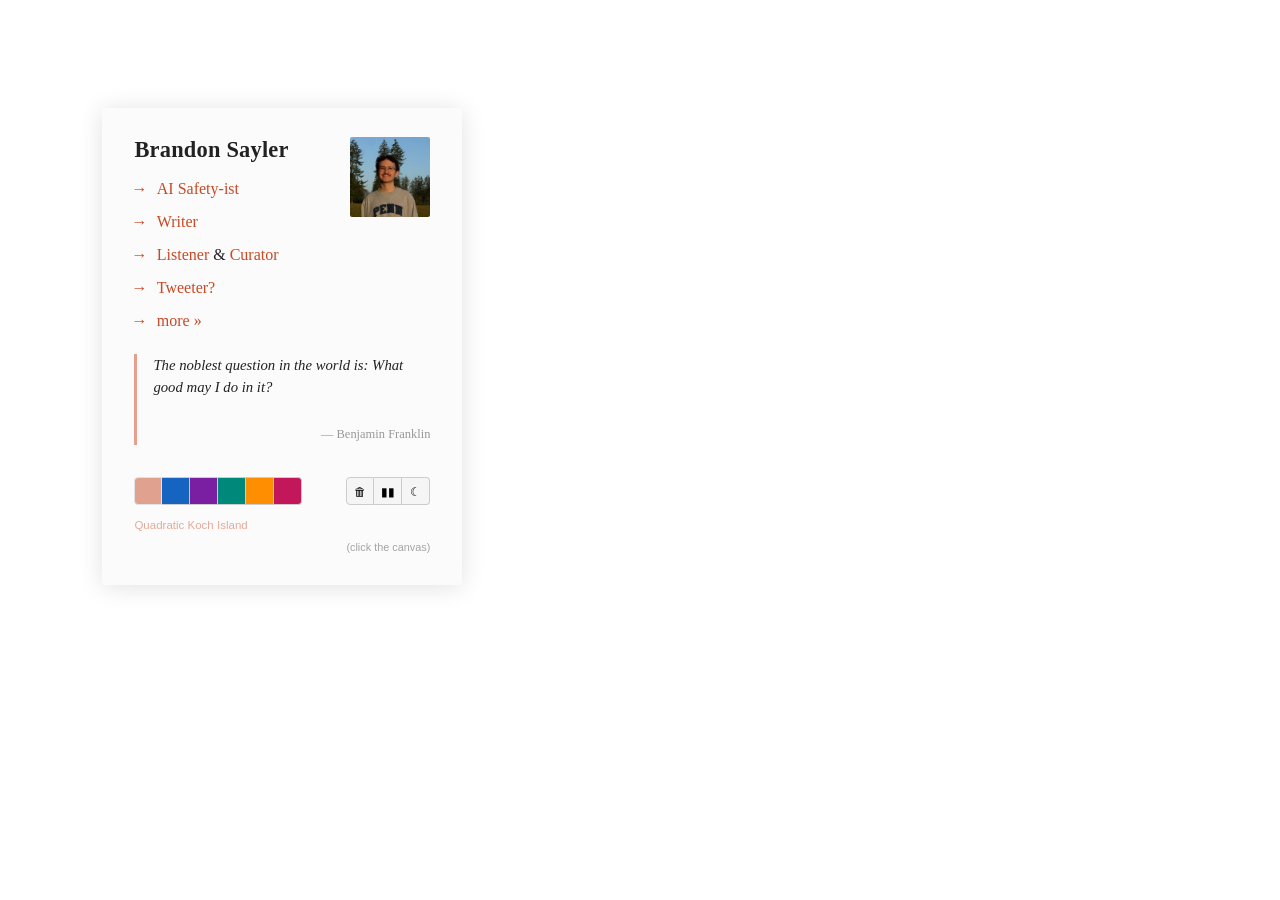
==== index.html @ 787f3d31 "Personal website with interactive L-system fractals Six color themes, each with a unique fractal, qu" ====
<!doctype html>
<html lang="en">
<head>
  <meta charset="utf-8">
  <meta name="viewport" content="width=device-width, initial-scale=1">
  <title>Brandon Sayler</title>
  <meta name="description" content="Brandon Sayler — AI safety researcher, writer, musician, philosopher.">
  <meta name="author" content="Brandon Sayler">
  <meta property="og:title" content="Brandon Sayler">
  <meta property="og:description" content="AI safety researcher, writer, musician, philosopher.">
  <meta property="og:image" content="https://brandonsayler.com/img/og.png">
  <meta property="og:url" content="https://brandonsayler.com">
  <meta property="og:type" content="website">
  <meta name="twitter:card" content="summary_large_image">
  <meta name="twitter:title" content="Brandon Sayler">
  <meta name="twitter:description" content="AI safety researcher, writer, musician, philosopher.">
  <meta name="twitter:image" content="https://brandonsayler.com/img/og.png">
  <link rel="icon" type="image/svg+xml" href="img/favicon.svg">
  <link rel="stylesheet" href="css/style.css">
  <script>
    // Prevent flash of light mode on dark-preference systems
    if (window.matchMedia && window.matchMedia('(prefers-color-scheme: dark)').matches) {
      document.documentElement.setAttribute('data-mode', 'dark');
    }
  </script>
</head>
<body class="theme-ember">
  <canvas id="canvas"></canvas>

  <!-- Floating cursor SVG -->
  <svg xmlns="http://www.w3.org/2000/svg" id="cursor-svg">
    <circle id="halo" class="ring" cx="0" cy="0" r="10" stroke-width="4" fill="none"></circle>
    <circle id="dot" class="ring" cx="0" cy="0" r="4"></circle>
  </svg>

  <div id="overlay">
    <div id="card-container">
      <div id="card" class="card">
        <!-- Theme photos (one per theme) -->
        <img class="theme-photo only-ember" src="img/ember.jpg" alt="">
        <img class="theme-photo only-ocean" src="img/ocean.jpg" alt="">
        <img class="theme-photo only-violet" src="img/violet.jpg" alt="">
        <img class="theme-photo only-aurora" src="img/aurora.jpg" alt="">
        <img class="theme-photo only-solar" src="img/solar.jpg" alt="">
        <img class="theme-photo only-cosmic" src="img/cosmic.jpg" alt="">

        <h1>Brandon Sayler</h1>
        <ul class="links">
          <li><span class="arrow">&rarr;</span><a href="https://linkedin.com/in/brandonsayler">AI Safety-ist</a></li>
          <li><span class="arrow">&rarr;</span><a href="https://sayler.substack.com">Writer</a></li>
          <li><span class="arrow">&rarr;</span><a href="https://stats.fm/sayler">Listener</a> &amp; <a href="https://bit.ly/brandonsmusictaste">Curator</a></li>
          <li><span class="arrow">&rarr;</span><a href="https://x.com/brandonsayler">Tweeter?</a></li>
          <li><span class="arrow">&rarr;</span><a href="#" id="toggle-more">more &raquo;</a></li>
        </ul>

        <!-- Fixed quotes per theme -->
        <blockquote>
          <span class="quote-text only-ember">
            The noblest question in the world is: What good may I do in it?
          </span>
          <span class="quote-text only-ocean">
            No thread emerges from the empty shuttle, no shed stands ready for picking and beating&mdash;the yarn in the heddles is tangled. Kabir says, let go of the mess, let that poor wish remain unfulfilled.
          </span>
          <span class="quote-text only-violet">
            Why am I timid when my aim is liberation? There is nothing whatsoever that remains difficult as one gets used to it. Thus, through habituation with slight pain, even great pain becomes bearable. Do you not consider the pain of bugs, gadflies, and mosquitoes, of thirst and hunger, and the irritation of a serious rash and the like as insignificant?
          </span>
          <span class="quote-text only-aurora">
            The little drops fell on the rooftops, on the streets, on the gardens, on the sea as if it didn&rsquo;t already have enough water, and maybe also on the mountains. It was midafternoon, but we could hardly see. Drops of water hung from the clotheslines and played tag and sometimes one of them would fall and before it fell it would stretch and stretch, because you could see it was hard for it to let go.
          </span>
          <span class="quote-text only-solar">
            I don&rsquo;t think any artist really knows why a song gets popular.
          </span>
          <span class="quote-text only-cosmic">
            The phrase is: &ldquo;What if it was a gift?&rdquo; Whatever happens to you, no matter how bad, no matter how bleak you feel, ask yourself, &ldquo;What if it was a gift?&rdquo; and then try to rationalize a way it could be so.
          </span>
          <small class="quote-author only-ember"><a href="https://en.wikipedia.org/wiki/Benjamin_Franklin" target="_blank" rel="noopener">Benjamin Franklin</a></small>
          <small class="quote-author only-ocean"><a href="https://en.wikipedia.org/wiki/Kabir" target="_blank" rel="noopener">Kabir</a></small>
          <small class="quote-author only-violet"><a href="https://en.wikipedia.org/wiki/%C5%9A%C4%81ntideva" target="_blank" rel="noopener">&#x15A;&#x101;ntideva</a></small>
          <small class="quote-author only-aurora"><a href="https://en.wikipedia.org/wiki/Merc%C3%A8_Rodoreda" target="_blank" rel="noopener">Merc&egrave; Rodoreda</a></small>
          <small class="quote-author only-solar"><a href="https://en.wikipedia.org/wiki/Chick_Corea" target="_blank" rel="noopener">Chick Corea</a></small>
          <small class="quote-author only-cosmic"><a href="https://en.wikipedia.org/wiki/Mark_Manson" target="_blank" rel="noopener">Mark Manson</a></small>
        </blockquote>

        <!-- Fractal selector buttons (colored dots) — 6 themes -->
        <div id="fractals" class="btn-row">
          <button class="fractal-btn first active" data-theme="ember" title="Quadratic Koch Island"></button>
          <button class="fractal-btn" data-theme="ocean" title="Julia Dendrite"></button>
          <button class="fractal-btn" data-theme="violet" title="Terdragon"></button>
          <button class="fractal-btn" data-theme="aurora" title="Pentigree"></button>
          <button class="fractal-btn" data-theme="solar" title="Lévy C Curve"></button>
          <button class="fractal-btn last" data-theme="cosmic" title="Gosper Curve"></button>
        </div>

        <!-- Canvas controls (trash + pause/play + dark mode) -->
        <div id="controls" class="btn-row">
          <button id="btn-trash" class="ctrl-btn first" title="Clear canvas">&#128465;</button>
          <button id="btn-pause" class="ctrl-btn" title="Pause">&#9646;&#9646;</button>
          <button id="btn-darkmode" class="ctrl-btn last" title="Toggle dark mode">&#9790;</button>
        </div>

        <!-- Wikipedia link for current fractal -->
        <a id="fractal-wiki" class="fractal-wiki" href="https://en.wikipedia.org/wiki/Koch_snowflake#Variants" target="_blank" rel="noopener">
          Quadratic Koch Island
        </a>

        <small class="hint">(click the canvas)</small>
      </div>

      <div id="more" class="card">
        <p class="tagline">
          Researching AI safety. Interested in music, poetry,
          philosophy, and experimenting (and
          <a href="https://untappd.com/user/brandon_sayler" target="_blank" rel="noopener">connoisseurship</a>).
          More about me <a href="https://sayler.substack.com/about" target="_blank" rel="noopener">here</a>.
        </p>

        <p class="tagline" style="font-size: 0.8em; opacity: 0.7; margin-top: 0.3em;">
          Website heavily inspired by Nate Soares at
          <a href="http://so8res.com" target="_blank" rel="noopener">so8res.com</a>.
        </p>

        <h2>Research Interests</h2>
        <ul class="interests">
          <li><a href="https://forum.effectivealtruism.org/topics/macrostrategy" target="_blank" rel="noopener">Macrostrategy</a></li>
          <li><a href="https://www.utilitarianism.com/nu/nufaq.html" target="_blank" rel="noopener">Normative</a> and <a href="https://forum.effectivealtruism.org/posts/ZysrrTzMipZJor6EW/moral-anti-realism-introduction-and-summary" target="_blank" rel="noopener">Meta</a> Ethics</li>
          <li>Formal <a href="https://forum.effectivealtruism.org/posts/ygetruijHKYpmkWAs/discussions-of-longtermism-should-focus-on-the-problem-of" target="_blank" rel="noopener">Epistemology</a></li>
          <li><a href="https://www.aisi.gov.uk/category/science-of-evaluations" target="_blank" rel="noopener">Science of Evaluations</a></li>
          <li>Entrepreneurship</li>
        </ul>

        <div class="more-links">
          <a href="https://linkedin.com/in/brandonsayler" title="LinkedIn">LinkedIn</a>
          <span class="sep">&middot;</span>
          <a href="https://sayler.substack.com" title="Substack">Substack</a>
          <span class="sep">&middot;</span>
          <a href="https://stats.fm/sayler" title="stats.fm">stats.fm</a>
          <span class="sep">&middot;</span>
          <a href="https://x.com/brandonsayler" title="X / Twitter">Twitter</a>
        </div>

        <a id="toggle-less" href="#">&laquo; back</a>
      </div>
    </div>
  </div>

  <script src="js/canvas.js"></script>
  <script src="js/main.js"></script>
</body>
</html>
---- css/style.css ----
/* === Reset === */
*, *::before, *::after { box-sizing: border-box; margin: 0; padding: 0; }

html {
  font-size: 100%;
  -webkit-text-size-adjust: 100%;
}

body {
  font-family: 'Georgia', 'Times New Roman', serif;
  font-size: 1em;
  line-height: 1.6;
  color: #222;
  overflow: hidden;
  height: 100vh;
  width: 100vw;
  cursor: none; /* hide default cursor — we use the SVG floating cursor */
  transition: background-color 0.25s ease, color 0.25s ease;
}

a {
  text-decoration: none;
  transition: color 0.4s;
}
a:hover {
  text-decoration: underline;
}

/* === Theme Colors (6 themes) === */
:root {
  --card-bg: rgba(250, 250, 250, 0.82);
  --card-shadow: rgba(0, 0, 0, 0.12);
}

/* Ember (red) */
.theme-ember { --accent: #c94925; --accent-light: #e8a08e; }
.theme-ember a { color: #c94925; }
.theme-ember a:visited { color: #e8a08e; }

/* Ocean (blue) */
.theme-ocean { --accent: #1565c0; --accent-light: #64b5f6; }
.theme-ocean a { color: #1565c0; }
.theme-ocean a:visited { color: #64b5f6; }

/* Violet (purple) */
.theme-violet { --accent: #7b1fa2; --accent-light: #ba68c8; }
.theme-violet a { color: #7b1fa2; }
.theme-violet a:visited { color: #ba68c8; }

/* Aurora (teal) */
.theme-aurora { --accent: #00897b; --accent-light: #4db6ac; }
.theme-aurora a { color: #00897b; }
.theme-aurora a:visited { color: #4db6ac; }

/* Solar (amber) */
.theme-solar { --accent: #ff8f00; --accent-light: #ffca28; }
.theme-solar a { color: #ff8f00; }
.theme-solar a:visited { color: #ffca28; }

/* Cosmic (pink) */
.theme-cosmic { --accent: #c2185b; --accent-light: #f06292; }
.theme-cosmic a { color: #c2185b; }
.theme-cosmic a:visited { color: #f06292; }

/* === Canvas === */
#canvas {
  position: fixed;
  top: 0;
  left: 0;
  width: 100%;
  height: 100%;
  z-index: 0;
  cursor: none;
}

/* === Floating Cursor SVG === */
#cursor-svg {
  position: fixed;
  top: 0;
  left: 0;
  width: 100%;
  height: 100%;
  z-index: 0;
  pointer-events: none;
}

#halo, #dot {
  opacity: 0;
  transition: opacity 0.5s;
}

/* Only show cursor after mouse has moved */
html.moved #halo,
html.moved #dot {
  opacity: 0.7;
}

/* Cursor colors per theme */
.theme-ember #halo { stroke: #fdd017; }
.theme-ember #dot { fill: #fa0; }
.theme-ocean #halo { stroke: #88eeee; }
.theme-ocean #dot { fill: #6cc; }
.theme-violet #halo { stroke: #ba68c8; }
.theme-violet #dot { fill: #7b1fa2; }
.theme-aurora #halo { stroke: #80cbc4; }
.theme-aurora #dot { fill: #00897b; }
.theme-solar #halo { stroke: #ffe082; }
.theme-solar #dot { fill: #ff8f00; }
.theme-cosmic #halo { stroke: #f48fb1; }
.theme-cosmic #dot { fill: #c2185b; }

/* Cursor trail dots */
.trail-dot {
  position: fixed;
  pointer-events: none;
  z-index: 0;
  width: 5px;
  height: 5px;
  border-radius: 50%;
  background: var(--accent);
  opacity: 0;
  transition: none;
}

/* === Overlay / Card === */
#overlay {
  position: relative;
  z-index: 1;
  display: flex;
  align-items: flex-start;
  justify-content: center;
  min-height: 100vh;
  padding-top: 12vh;
  pointer-events: none;
  -webkit-user-select: none;
  user-select: none;
}

#card-container {
  pointer-events: auto;
  cursor: auto; /* restore normal cursor inside card */
}

.card {
  background: var(--card-bg);
  backdrop-filter: blur(8px);
  -webkit-backdrop-filter: blur(8px);
  max-width: 340px;
  padding: 1.8em 2em;
  box-shadow: 0 2px 24px var(--card-shadow);
  border-radius: 4px;
  position: relative;
  overflow: auto;
  transition: box-shadow 0.6s ease, background-color 0.25s ease, border-color 0.25s ease;
}

/* Brief glow on theme switch */
.card.theme-glow {
  box-shadow: 0 0 20px 4px var(--accent-light);
}

#more {
  display: none;
}

/* === Theme Photos === */
.theme-photo {
  float: right;
  width: 0;
  height: 0;
  opacity: 0;
  transition: opacity 0.8s;
  border-radius: 2px;
}

/* Show the active theme's photo */
.theme-ember .only-ember.theme-photo,
.theme-ocean .only-ocean.theme-photo,
.theme-violet .only-violet.theme-photo,
.theme-aurora .only-aurora.theme-photo,
.theme-solar .only-solar.theme-photo,
.theme-cosmic .only-cosmic.theme-photo {
  width: 80px;
  height: 80px;
  opacity: 1;
  object-fit: cover;
}

/* === Typography === */
h1 {
  font-size: 1.4em;
  font-weight: bold;
  margin-bottom: 0.4em;
  line-height: 1.2;
  letter-spacing: 0.01em;
}

h2 {
  font-size: 0.95em;
  font-weight: bold;
  margin: 1em 0 0.4em;
  letter-spacing: 0.02em;
  text-transform: uppercase;
  color: #555;
  transition: color 0.25s ease;
}

/* === Links List === */
.links {
  list-style: none;
  margin: 0.6em 0;
}
.links li {
  line-height: 2;
}
.links .arrow {
  font-family: 'Courier New', monospace;
  display: inline-block;
  margin-right: 0.8em;
  color: var(--accent);
  transition: transform 0.25s ease;
}
.links li:hover .arrow {
  transform: translateX(4px);
}

/* === Blockquote with per-theme quotes === */
blockquote {
  border-left: 3px solid var(--accent-light, #ddd);
  padding: 0 0 0 1em;
  margin: 1em 0 0.8em;
  min-height: 4.5em;
  overflow: hidden;
}

/* All quote elements hidden by default */
.quote-text,
.quote-author {
  display: block;
  height: 0;
  opacity: 0;
  overflow: hidden;
  transition: opacity 0.8s;
}

.quote-text {
  font-family: 'Georgia', serif;
  font-size: 0.92em;
  font-style: italic;
  line-height: 1.5;
  margin-bottom: 0.3em;
}

.quote-author {
  font-size: 0.78em;
  color: #999;
  text-align: right;
}
.quote-author::before {
  content: '\2014\00A0';
}
.quote-author a {
  color: #999;
  text-decoration: none;
  transition: color 0.3s;
}
.quote-author a:hover {
  color: var(--accent);
  text-decoration: underline;
}

/* Show active theme's quote */
.theme-ember .only-ember.quote-text,
.theme-ember .only-ember.quote-author,
.theme-ocean .only-ocean.quote-text,
.theme-ocean .only-ocean.quote-author,
.theme-violet .only-violet.quote-text,
.theme-violet .only-violet.quote-author,
.theme-aurora .only-aurora.quote-text,
.theme-aurora .only-aurora.quote-author,
.theme-solar .only-solar.quote-text,
.theme-solar .only-solar.quote-author,
.theme-cosmic .only-cosmic.quote-text,
.theme-cosmic .only-cosmic.quote-author {
  height: auto;
  opacity: 1;
}

/* === Button Row === */
.btn-row {
  display: flex;
  gap: 0;
  margin-top: 1.2em;
  float: left;
}

.btn-row + .btn-row {
  float: right;
  margin-left: 5px;
}

/* === Fractal Selector Buttons (colored dots) === */
.fractal-btn {
  width: 28px;
  height: 28px;
  border: 1px solid #ccc;
  border-left-width: 0;
  cursor: pointer;
  transition: transform 0.2s, opacity 0.3s;
  background: #bbb;
  border-radius: 0;
  display: inline-block;
  vertical-align: middle;
}
.fractal-btn.first {
  border-left-width: 1px;
  border-top-left-radius: 4px;
  border-bottom-left-radius: 4px;
}
.fractal-btn.last {
  border-top-right-radius: 4px;
  border-bottom-right-radius: 4px;
}
.fractal-btn:hover {
  opacity: 0.8;
}
.fractal-btn.active {
  opacity: 0.5;
}

/* Fractal button colors (6 themes) */
.fractal-btn[data-theme="ember"]  { background: #c94925; }
.fractal-btn[data-theme="ocean"]  { background: #1565c0; }
.fractal-btn[data-theme="violet"] { background: #7b1fa2; }
.fractal-btn[data-theme="aurora"] { background: #00897b; }
.fractal-btn[data-theme="solar"]  { background: #ff8f00; }
.fractal-btn[data-theme="cosmic"] { background: #c2185b; }

/* === Control Buttons (trash + pause) === */
.ctrl-btn {
  width: 28px;
  height: 28px;
  border: 1px solid #ccc;
  border-left-width: 0;
  cursor: pointer;
  background: #f5f5f5;
  font-size: 12px;
  line-height: 28px;
  text-align: center;
  padding: 0;
  border-radius: 0;
  display: inline-block;
  vertical-align: middle;
  transition: background 0.2s, color 0.25s ease, border-color 0.25s ease;
}
.ctrl-btn.first {
  border-left-width: 1px;
  border-top-left-radius: 4px;
  border-bottom-left-radius: 4px;
}
.ctrl-btn.last {
  border-top-right-radius: 4px;
  border-bottom-right-radius: 4px;
}
.ctrl-btn:hover {
  background: #e6e6e6;
}

/* Controls always visible (dark mode toggle needs to be accessible) */

/* === Wikipedia fractal link === */
.fractal-wiki {
  display: block;
  clear: both;
  padding-top: 1em;
  font-family: sans-serif;
  font-size: 0.72em;
  opacity: 0.45;
  transition: opacity 0.3s;
}
.fractal-wiki:hover {
  opacity: 0.8;
}

/* === Hint === */
.hint {
  display: block;
  font-size: 0.68em;
  opacity: 0.4;
  text-align: right;
  margin-top: 0.4em;
  font-family: sans-serif;
}

/* === More panel === */
.tagline {
  font-family: 'Georgia', serif;
  font-size: 0.9em;
  line-height: 1.6;
  margin-bottom: 0.5em;
}

.interests {
  list-style: none;
  padding: 0;
  margin: 0 0 1em;
}
.interests li {
  font-family: sans-serif;
  font-size: 0.85em;
  line-height: 1.9;
  padding-left: 1.2em;
  position: relative;
}
.interests li::before {
  content: '\2022';
  position: absolute;
  left: 0;
  color: var(--accent);
}

.more-links {
  margin: 1.2em 0 0.8em;
  font-family: sans-serif;
  font-size: 0.85em;
}
.more-links .sep {
  margin: 0 0.5em;
  color: #999;
}

#toggle-less {
  display: inline-block;
  font-size: 0.85em;
  margin-top: 0.5em;
}

/* === Dark Mode === */
html[data-mode="dark"] {
  --card-bg: rgba(30, 30, 35, 0.88);
  --card-shadow: rgba(0, 0, 0, 0.4);
}

html[data-mode="dark"] body {
  background-color: #1a1a1e;
  color: #e0e0e0;
}

html[data-mode="dark"] .card {
  border: 1px solid rgba(255, 255, 255, 0.08);
}

html[data-mode="dark"] h2 {
  color: #aaa;
}

html[data-mode="dark"] .quote-author,
html[data-mode="dark"] .quote-author a {
  color: #888;
}

/* Dark mode link colors (lighter for contrast) */
html[data-mode="dark"] .theme-ember a { color: #e8a08e; }
html[data-mode="dark"] .theme-ember a:visited { color: #f0c0b0; }
html[data-mode="dark"] .theme-ocean a { color: #64b5f6; }
html[data-mode="dark"] .theme-ocean a:visited { color: #90caf9; }
html[data-mode="dark"] .theme-violet a { color: #ba68c8; }
html[data-mode="dark"] .theme-violet a:visited { color: #ce93d8; }
html[data-mode="dark"] .theme-aurora a { color: #4db6ac; }
html[data-mode="dark"] .theme-aurora a:visited { color: #80cbc4; }
html[data-mode="dark"] .theme-solar a { color: #ffca28; }
html[data-mode="dark"] .theme-solar a:visited { color: #ffe082; }
html[data-mode="dark"] .theme-cosmic a { color: #f06292; }
html[data-mode="dark"] .theme-cosmic a:visited { color: #f48fb1; }

/* Dark mode buttons */
html[data-mode="dark"] .ctrl-btn {
  background: #333;
  border-color: #555;
  color: #ddd;
}
html[data-mode="dark"] .ctrl-btn:hover {
  background: #444;
}
html[data-mode="dark"] .fractal-btn {
  border-color: #555;
}

/* Dark mode misc */
html[data-mode="dark"] .more-links .sep { color: #666; }
html[data-mode="dark"] .interests li::before { color: var(--accent-light); }
html[data-mode="dark"] .hint { color: #888; }
html[data-mode="dark"] .fractal-wiki { color: var(--accent-light); }

/* === Responsive === */
@media (max-width: 480px) {
  #overlay {
    padding-top: 6vh;
  }
  .card {
    max-width: 92vw;
    padding: 1.4em 1.4em;
  }
}

@media (min-width: 768px) {
  .card {
    max-width: 360px;
  }
  #overlay {
    justify-content: flex-start;
    padding-left: 8vw;
  }
}
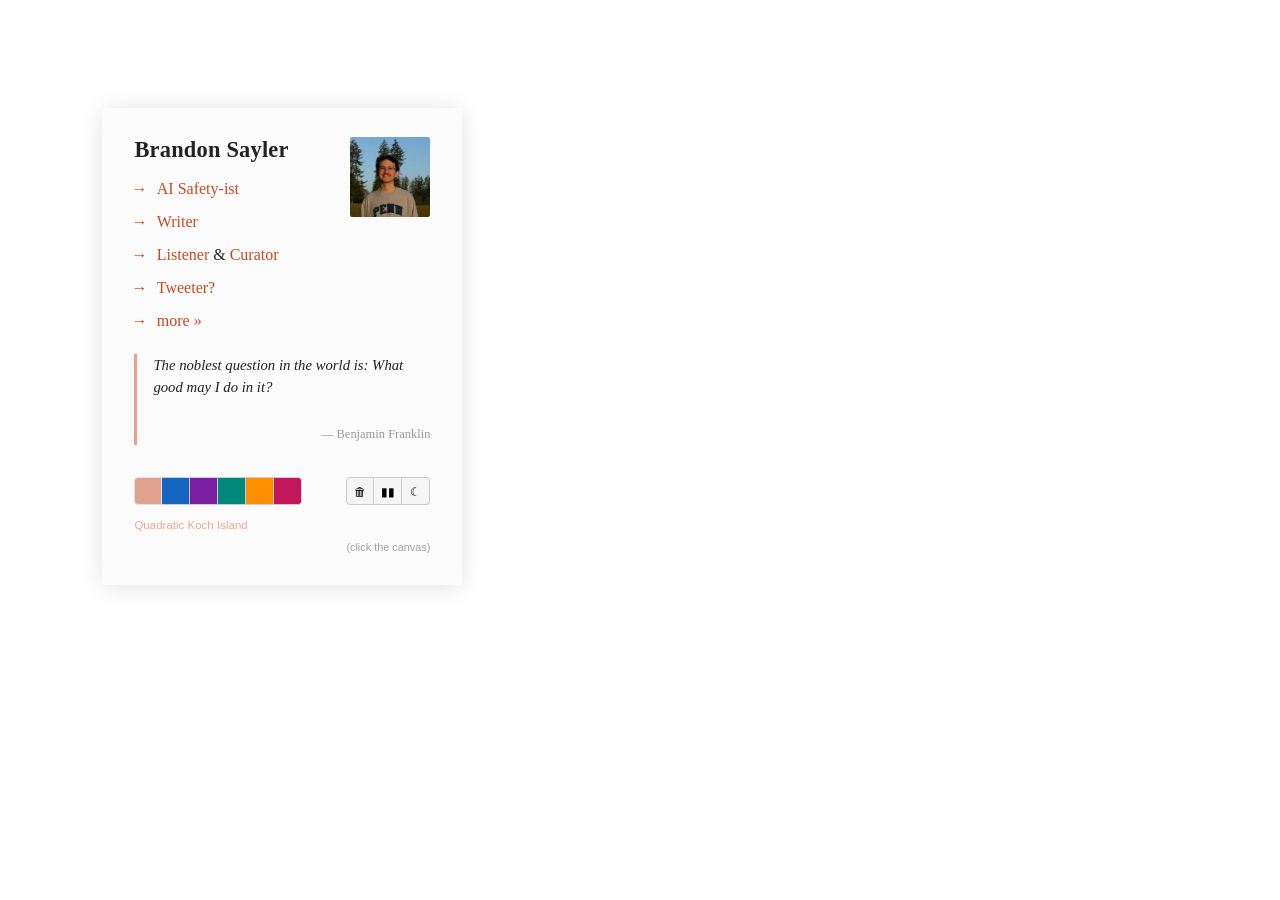
==== commit 863f3879: "Personal website with interactive L-system fractals Six color themes, each with a unique fractal, qu" ====
--- a/index.html
+++ b/index.html
@@ -6,16 +6,6 @@
   <title>Brandon Sayler</title>
   <meta name="description" content="Brandon Sayler — AI safety researcher, writer, musician, philosopher.">
   <meta name="author" content="Brandon Sayler">
-  <meta property="og:title" content="Brandon Sayler">
-  <meta property="og:description" content="AI safety researcher, writer, musician, philosopher.">
-  <meta property="og:image" content="https://brandonsayler.com/img/og.png">
-  <meta property="og:url" content="https://brandonsayler.com">
-  <meta property="og:type" content="website">
-  <meta name="twitter:card" content="summary_large_image">
-  <meta name="twitter:title" content="Brandon Sayler">
-  <meta name="twitter:description" content="AI safety researcher, writer, musician, philosopher.">
-  <meta name="twitter:image" content="https://brandonsayler.com/img/og.png">
-  <link rel="icon" type="image/svg+xml" href="img/favicon.svg">
   <link rel="stylesheet" href="css/style.css">
   <script>
     // Prevent flash of light mode on dark-preference systems
@@ -65,7 +55,7 @@
             Why am I timid when my aim is liberation? There is nothing whatsoever that remains difficult as one gets used to it. Thus, through habituation with slight pain, even great pain becomes bearable. Do you not consider the pain of bugs, gadflies, and mosquitoes, of thirst and hunger, and the irritation of a serious rash and the like as insignificant?
           </span>
           <span class="quote-text only-aurora">
-            The little drops fell on the rooftops, on the streets, on the gardens, on the sea as if it didn&rsquo;t already have enough water, and maybe also on the mountains. It was midafternoon, but we could hardly see. Drops of water hung from the clotheslines and played tag and sometimes one of them would fall and before it fell it would stretch and stretch, because you could see it was hard for it to let go.
+            It was raining outside. The little drops fell on the rooftops, on the streets &hellip; maybe also on the mountains&hellip;.drops of water hung from clotheslines and played tag and sometimes one of them would fall and before it fell it would S&nbsp;T&nbsp;R&nbsp;E&nbsp;T&nbsp;C&nbsp;H and S&nbsp;T&nbsp;R&nbsp;E&nbsp;T&nbsp;C&nbsp;H because you could see it was hard for it to let go. It had been raining for a week&hellip;and the clouds were so swollen they were right on the roof tops.
           </span>
           <span class="quote-text only-solar">
             I don&rsquo;t think any artist really knows why a song gets popular.
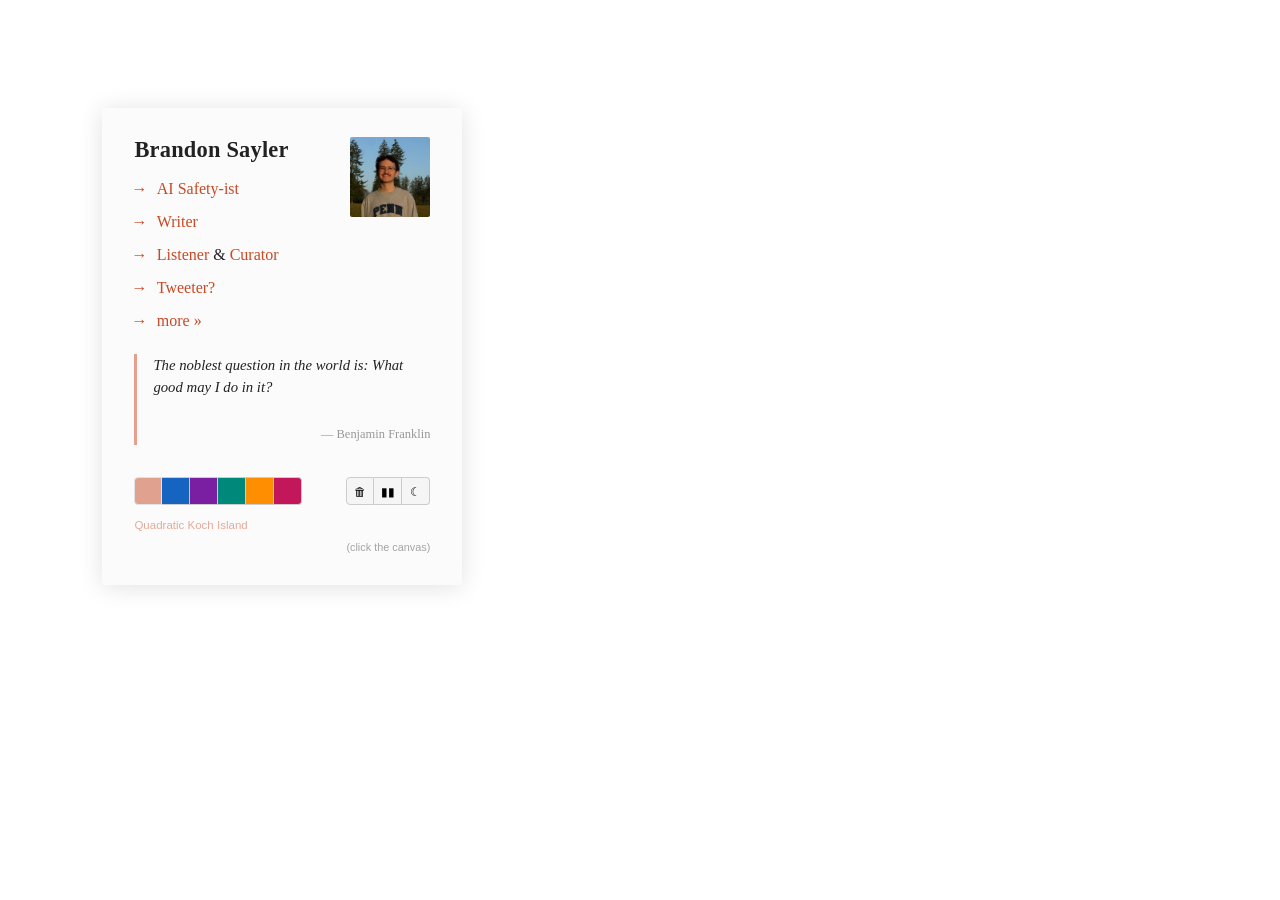
==== commit ae9acb85: "Add research interests: AI welfare, cooperative AI, forecasting Co-Authored-By: Claude Opus 4.6 <nor" ====
--- a/index.html
+++ b/index.html
@@ -6,6 +6,16 @@
   <title>Brandon Sayler</title>
   <meta name="description" content="Brandon Sayler — AI safety researcher, writer, musician, philosopher.">
   <meta name="author" content="Brandon Sayler">
+  <meta property="og:title" content="Brandon Sayler">
+  <meta property="og:description" content="AI safety researcher, writer, musician, philosopher.">
+  <meta property="og:image" content="https://brandonsayler.com/img/og.png">
+  <meta property="og:url" content="https://brandonsayler.com">
+  <meta property="og:type" content="website">
+  <meta name="twitter:card" content="summary_large_image">
+  <meta name="twitter:title" content="Brandon Sayler">
+  <meta name="twitter:description" content="AI safety researcher, writer, musician, philosopher.">
+  <meta name="twitter:image" content="https://brandonsayler.com/img/og.png">
+  <link rel="icon" type="image/svg+xml" href="img/favicon.svg">
   <link rel="stylesheet" href="css/style.css">
   <script>
     // Prevent flash of light mode on dark-preference systems
@@ -55,7 +65,7 @@
             Why am I timid when my aim is liberation? There is nothing whatsoever that remains difficult as one gets used to it. Thus, through habituation with slight pain, even great pain becomes bearable. Do you not consider the pain of bugs, gadflies, and mosquitoes, of thirst and hunger, and the irritation of a serious rash and the like as insignificant?
           </span>
           <span class="quote-text only-aurora">
-            It was raining outside. The little drops fell on the rooftops, on the streets &hellip; maybe also on the mountains&hellip;.drops of water hung from clotheslines and played tag and sometimes one of them would fall and before it fell it would S&nbsp;T&nbsp;R&nbsp;E&nbsp;T&nbsp;C&nbsp;H and S&nbsp;T&nbsp;R&nbsp;E&nbsp;T&nbsp;C&nbsp;H because you could see it was hard for it to let go. It had been raining for a week&hellip;and the clouds were so swollen they were right on the roof tops.
+            The little drops fell on the rooftops, on the streets, on the gardens, on the sea as if it didn&rsquo;t already have enough water, and maybe also on the mountains. It was midafternoon, but we could hardly see. Drops of water hung from the clotheslines and played tag and sometimes one of them would fall and before it fell it would stretch and stretch, because you could see it was hard for it to let go.
           </span>
           <span class="quote-text only-solar">
             I don&rsquo;t think any artist really knows why a song gets popular.
@@ -115,6 +125,9 @@
           <li><a href="https://www.utilitarianism.com/nu/nufaq.html" target="_blank" rel="noopener">Normative</a> and <a href="https://forum.effectivealtruism.org/posts/ZysrrTzMipZJor6EW/moral-anti-realism-introduction-and-summary" target="_blank" rel="noopener">Meta</a> Ethics</li>
           <li>Formal <a href="https://forum.effectivealtruism.org/posts/ygetruijHKYpmkWAs/discussions-of-longtermism-should-focus-on-the-problem-of" target="_blank" rel="noopener">Epistemology</a></li>
           <li><a href="https://www.aisi.gov.uk/category/science-of-evaluations" target="_blank" rel="noopener">Science of Evaluations</a></li>
+          <li><a href="https://uchv.princeton.edu/events/artificial-intelligence-conscious-machines-and-animals-broadening-ai-ethics" target="_blank" rel="noopener">AI</a> <a href="https://eleosai.org/conference/" target="_blank" rel="noopener">Welfare</a> and <a href="https://www.frontiersin.org/journals/human-neuroscience/articles/10.3389/fnhum.2023.1233119/full" target="_blank" rel="noopener">Philosophy</a> <a href="https://cf-debate.com/" target="_blank" rel="noopener">of</a> <a href="https://qri.org/" target="_blank" rel="noopener">Mind</a></li>
+          <li><a href="https://arxiv.org/pdf/2502.14143" target="_blank" rel="noopener">Cooperative AI</a> and <a href="https://www.lesswrong.com/w/game-theory" target="_blank" rel="noopener">Game</a> &amp; <a href="https://www.lesswrong.com/w/decision-theory" target="_blank" rel="noopener">Decision Theory</a></li>
+          <li><a href="https://www.metaculus.com/questions/5121/date-of-artificial-general-intelligence/" target="_blank" rel="noopener">Forecasting</a></li>
           <li>Entrepreneurship</li>
         </ul>
 
